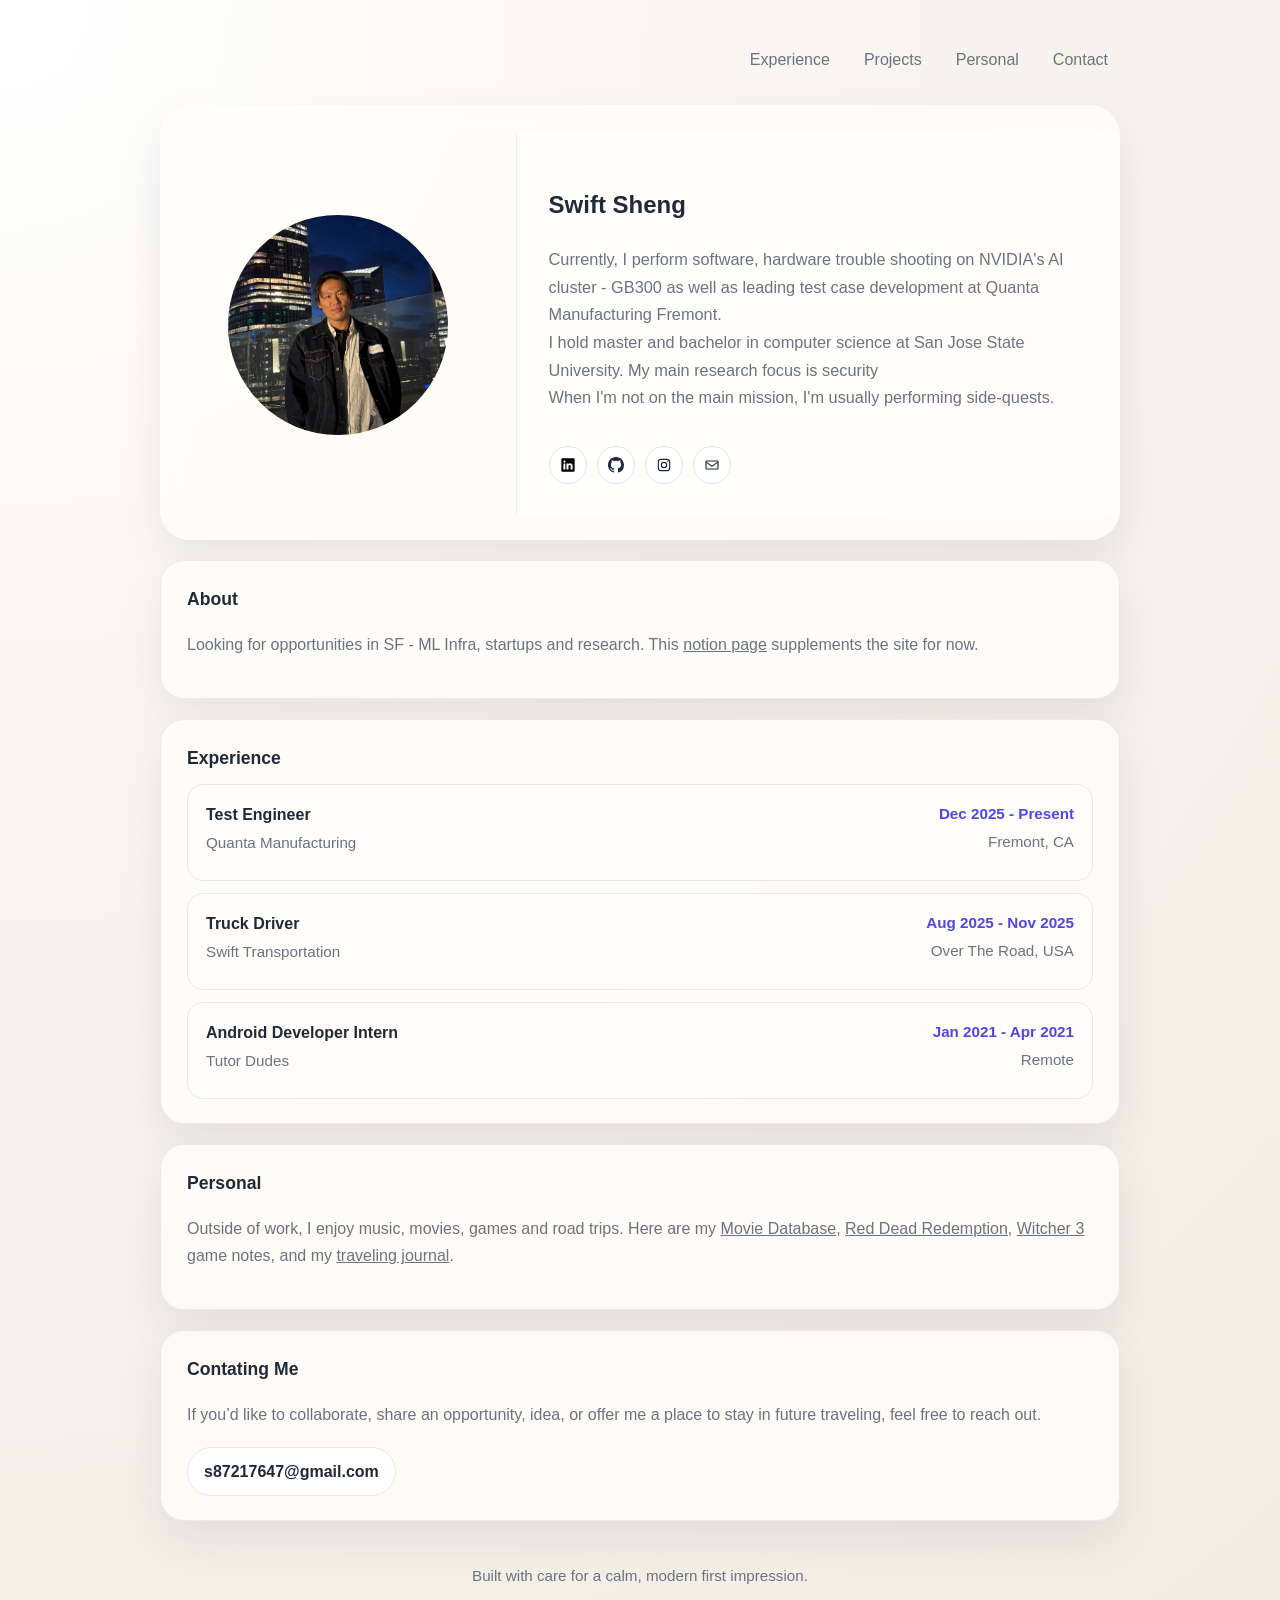
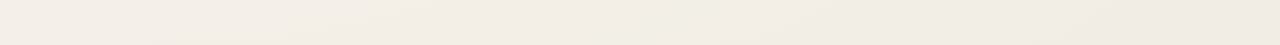
==== base.html @ 01d7c7e0 "Working on project database" ====
<!DOCTYPE html>
<html lang="en">
<head>
  <meta charset="UTF-8" />
  <meta name="viewport" content="width=device-width, initial-scale=1.0" />
  <meta name="description" content="A minimalist personal website for Swift." />
  <title>Swift • Personal Site</title>
  <link rel="stylesheet" href="styles.css" />
</head>
<body>
  <div class="page">
    <nav>
      <div class="brand"></div>
      <div class="nav-links">
        <a href="#experience">Experience</a>
        <a href="#projects">Projects</a>
        <a href="#personal">Personal</a>
        <a href="#contact">Contact</a>
      </div>
    </nav>

    <header class="hero">
      <div class="hero-visual" aria-label="Profile photo area">
        <div class="photo-card">
          <img src="./grphics/profile_pic.jpeg" alt="Profile picture" />
        </div>
      </div>

      <div class="hero-content">
        <!-- <p class="hero-eyebrow">Creative • Thoughtful • Building</p> -->
        <h2>Swift Sheng</h2>
        <p>
          Currently, I perform software, hardware trouble shooting on NVIDIA's AI cluster - GB300 as well as
          leading test case development at Quanta Manufacturing Fremont.
          <br>
          I hold master and bachelor in computer science at San Jose State University. My main research focus is security
          <br>
          When I'm not on the main mission, I'm usually performing side-quests.
        </p>

        <div class="social-links" aria-label="Social links">
          <a href="https://www.linkedin.com/in/swift-sheng-computer-scientist/" target="_blank" rel="noreferrer" aria-label="LinkedIn" title="LinkedIn">
            <svg viewBox="0 0 24 24" aria-hidden="true">
              <path d="M20.47,2H3.53A1.45,1.45,0,0,0,2.06,3.43V20.57A1.45,1.45,0,0,0,3.53,22H20.47a1.45,1.45,0,0,0,1.47-1.43V3.43A1.45,1.45,0,0,0,20.47,2ZM8.09,18.74h-3v-9h3ZM6.59,8.48h0a1.56,1.56,0,1,1,0-3.12,1.57,1.57,0,1,1,0,3.12ZM18.91,18.74h-3V13.91c0-1.21-.43-2-1.52-2A1.65,1.65,0,0,0,12.85,13a2,2,0,0,0-.1.73v5h-3s0-8.18,0-9h3V11A3,3,0,0,1,15.46,9.5c2,0,3.45,1.29,3.45,4.06Z"/>
            </svg>
          </a>
          <a href="https://github.com/s87217647" target="_blank" rel="noreferrer" aria-label="GitHub" title="GitHub">
            <svg viewBox="0 0 16 16" aria-hidden="true">
              <path d="M8 0C3.58 0 0 3.58 0 8c0 3.54 2.29 6.53 5.47 7.59.4.07.55-.17.55-.38 0-.19-.01-.82-.01-1.49-2.01.37-2.53-.49-2.69-.94-.09-.23-.48-.94-.82-1.13-.28-.15-.68-.52-.01-.53.63-.01 1.08.58 1.23.82.72 1.21 1.87.87 2.33.66.07-.52.28-.87.51-1.07-1.78-.2-3.64-.89-3.64-3.95 0-.87.31-1.59.82-2.15-.08-.2-.36-1.02.08-2.12 0 0 .67-.21 2.2.82.64-.18 1.32-.27 2-.27.68 0 1.36.09 2 .27 1.53-1.04 2.2-.82 2.2-.82.44 1.1.16 1.92.08 2.12.51.56.82 1.27.82 2.15 0 3.07-1.87 3.75-3.65 3.95.29.25.54.73.54 1.48 0 1.07-.01 1.93-.01 2.2 0 .21.15.46.55.38A8.013 8.013 0 0016 8c0-4.42-3.58-8-8-8z" fill="currentColor"></path>
            </svg>
          </a>
          <a href="https://www.instagram.com/irony_man00/" target="_blank" rel="noreferrer" aria-label="Instagram" title="Instagram">
            <svg viewBox="0 0 24 24" aria-hidden="true">
              <rect x="3.5" y="3.5" width="17" height="17" rx="4" ry="4" fill="none" stroke="currentColor" stroke-width="1.7"></rect>
              <circle cx="12" cy="12" r="4" fill="none" stroke="currentColor" stroke-width="1.7"></circle>
              <circle cx="17.5" cy="6.5" r="1" fill="currentColor"></circle>
            </svg>
          </a>
          <a href="mailto:s87217647@gmail.com" aria-label="Email" title="Email">
            <svg viewBox="0 0 24 24" aria-hidden="true">
              <path d="M4 6h16a1 1 0 0 1 1 1v10a1 1 0 0 1-1 1H4a1 1 0 0 1-1-1V7a1 1 0 0 1 1-1Z" fill="none" stroke="currentColor" stroke-width="1.7" stroke-linecap="round" stroke-linejoin="round"></path>
              <path d="m4 8 8 6 8-6" fill="none" stroke="currentColor" stroke-width="1.7" stroke-linecap="round" stroke-linejoin="round"></path>
            </svg>
          </a>
        </div>
      </div>
    </header>

    <section id="about" class="panel">
      <h3>About</h3>
      <p>
        Looking for opportunities in SF - ML Infra, startups and research.
        This <a href="https://app.notion.com/p/More-about-Swift-Sheng-a5b1cbc546af445598886eb866c3924d?source=copy_link" style="text-decoration: underline;"> notion page</a> supplements the site for now.
      </p>
    </section>

    <section id="experience" class="panel">
      <h3>Experience</h3>
      <div class="entry-list" aria-label="Experience entries">
        <article class="entry-item">
          <div class="entry-header">
            <div class="entry-left">
              <strong>Test Engineer</strong>
              <div class="entry-company">Quanta Manufacturing</div>
            </div>
            <div class="entry-right">
              <span class="entry-date">Dec 2025 - Present</span>
              <div class="entry-meta">Fremont, CA</div>
            </div>
          </div>
          <p class="entry-description">
           Lead end-to-end system testing, bring-up, and validation for next-generation NVIDIA GB300 (Blackwell Ultra) rack-scale AI systems, ensuring rigorous reliability for high-density computing platforms.
           <br><br>
          Validate multi-layered systems involving complex hardware-software integration, including Arm-based Grace CPUs, high-speed NVLink/InfiniBand networking interconnects, and Baseboard Management Controllers (BMC).
           <br><br>
          Diagnose and debug system-level failures across the hardware/firmware boundary, utilizing telemetry tools and Linux-based diagnostic software to root-cause electrical, signal integrity, and communication anomalies.
          <br><br>
          Monitor and validate complex environmentals, including automated high-capacity direct liquid-cooling (DLC) infrastructures and rack-level power distribution units (PDUs) up to 140kW+.
          <br><br>
          Develop and execute automated test scripts (Python/Linux) to streamline system validation, stress-testing, and data collection, accelerating time-to-market for frontier AI factory infrastructure.
          </p>
        </article>

        <article class="entry-item">
          <div class="entry-header">
            <div class="entry-left">
              <strong>Truck Driver</strong>
              <div class="entry-company">Swift Transportation</div>
            </div>
            <div class="entry-right">
              <span class="entry-date">Aug 2025 - Nov 2025</span>
              <div class="entry-meta">Over The Road, USA</div>
            </div>
          </div>
          <p class="entry-description">
            Kept america rolling
          </p>
        </article>


        <article class="entry-item">
          <div class="entry-header">
            <div class="entry-left">
              <strong>Android Developer Intern</strong>
              <div class="entry-company">Tutor Dudes</div>
            </div>
            <div class="entry-right">
              <span class="entry-date">Jan 2021 - Apr 2021</span>
              <div class="entry-meta">Remote</div>
            </div>
          </div>
          <p class="entry-description">
            Implemented highly concurrent edge storage and background data processing pipelines using Kotlin and Java to handle persistent asynchronous state modifications. <br> <br>
            Optimized memory management models, local query trees, and execution latency to minimize runtime resource overhead on edge hardware environments. <br> <br>
            Wrote automated regressions and validation frameworks to verify deterministic state tracking and structural integrity across complex algorithmic components. <br> <br>


          </p>
        </article>


      </div>
    </section>

    
    <!-- DATABASE_CONTENT -->


    <section id="personal" class="panel">
      <h3>Personal</h3>
       <p>
        Outside of work, I enjoy music, movies, games and road trips.
        Here are my 
        <a href="https://app.notion.com/p/97a6cd5cebba43cebc2133c66f4a2c7f?v=20ac267397854cccb57a5906d1499969&source=copy_link" style="text-decoration: underline;">Movie Database</a>, 
        <a href="https://app.notion.com/p/Red-Dead-Redemption-RDR-4a4da850b3c3462f9d6b72cd81853909?source=copy_link" style="text-decoration: underline;">Red Dead Redemption</a>, 
        <a href="https://app.notion.com/p/Witcher-III-4539ec835d20422b81958b37a1935b86?source=copy_link" style="text-decoration: underline;">Witcher 3</a>
        game notes, and my 
        <a href="https://app.notion.com/p/Car-Traveling-Nomad-Menifeasto-3cc496255e0d80bbae47dac1161e763b?source=copy_link" style="text-decoration: underline;">traveling journal</a>.
       </p>
    </section>

    <section id="contact" class="panel">
      <h3>Contating Me</h3>
      <p>If you’d like to collaborate, share an opportunity, idea, or offer me a place to stay in future traveling, feel free to reach out.</p>
      <div class="actions">
        <a class="btn btn-secondary" href="mailto:s87217647@gmail.com">s87217647@gmail.com</a>
      </div>
    </section>

    <footer>
      Built with care for a calm, modern first impression.
    </footer>
  </div>
</body>
</html>
---- styles.css ----
:root {
  --bg: #f7f4ee;
  --bg-soft: #fffdf9;
  --text: #1f2937;
  --muted: #6b7280;
  --line: #e5e7eb;
  --accent: #4f46e5;
  --accent-soft: #eef2ff;
  --shadow: 0 20px 45px rgba(15, 23, 42, 0.08);
}

* { box-sizing: border-box; }
html { scroll-behavior: smooth; }
body {
  margin: 0;
  font-family: Inter, "Segoe UI", Roboto, Helvetica, Arial, sans-serif;
  color: var(--text);
  background: radial-gradient(circle at top left, #ffffff 0%, var(--bg) 45%, #f1ede4 100%);
  line-height: 1.7;
}

a { color: inherit; text-decoration: none; }

.page {
  max-width: 1000px;
  margin: 0 auto;
  padding: 24px 20px 48px;
}

nav {
  display: flex;
  justify-content: space-between;
  align-items: center;
  padding: 14px 0 24px;
  gap: 12px;
  flex-wrap: wrap;
}

.brand {
  font-size: 0.95rem;
  font-weight: 700;
  letter-spacing: 0.16em;
  text-transform: uppercase;
  color: var(--muted);
}

.nav-links {
  display: flex;
  gap: 10px;
  flex-wrap: wrap;
}

.nav-links a {
  padding: 8px 12px;
  border-radius: 999px;
  color: var(--muted);
  transition: background 180ms ease, color 180ms ease;
}

.nav-links a:hover {
  background: var(--accent-soft);
  color: var(--accent);
}

.hero {
  display: grid;
  grid-template-columns: minmax(220px, 1fr) minmax(0, 1.7fr);
  gap: 0;
  align-items: center;
  padding: 28px 0 24px;
  overflow: hidden;
  border: px solid rgba(229, 231, 235, 0.8);
  border-radius: 30px;
  box-shadow: var(--shadow);
  background: rgba(255, 253, 249, 0.86);
  backdrop-filter: blur(12px);
}

.hero-visual {
  min-height: 100%;
  background-color: transparent;
  /* background: #a684d6; */
  padding: 24px;
  display: flex;
  align-items: center;
  justify-content: center;
}

.photo-card {
  width: min(100%, 220px);
  aspect-ratio: 1 / 1;
  border-radius: 50%;
  overflow: hidden;
  background: #f3f4f6;
}

.photo-card img {
  width: 115%;
  height: 115%;
  object-fit: cover;
  object-position: center;
  display: block;
  transform: translate(-9%, -20%)  scale(1.5);

}

.hero-content {
  padding: 32px;
  display: flex;
  flex-direction: column;
  justify-content: center;
  border-left: 1px solid rgba(229, 231, 235, 0.7);
  background: rgba(255, 255, 255, 0.45);
}

.hero-content h1 {
  font-size: clamp(2rem, 4vw, 3rem);
  line-height: 1.1;
  margin: 0 0 14px;
}

.hero-content p {
  margin: 0 0 18px;
  color: var(--muted);
  font-size: 1.02rem;
}

.social-links {
  display: flex;
  gap: 10px;
  margin-top: 16px;
  align-self: flex-start;
}

.social-links a {
  width: 38px;
  height: 38px;
  display: inline-flex;
  align-items: center;
  justify-content: center;
  border-radius: 50%;
  background: white;
  border: 1px solid var(--line);
  color: var(--text);
  font-size: 0.9rem;
  font-weight: 700;
  text-decoration: none;
  transition: transform 180ms ease, border-color 180ms ease, color 180ms ease;
}

.social-links svg {
  width: 16px;
  height: 16px;
  display: block;
}

.social-links a:hover {
  transform: translateY(-1px);
  border-color: var(--accent);
  color: var(--accent);
}

.hero-eyebrow {
  margin: 0 0 8px;
  color: var(--accent);
  font-weight: 700;
  letter-spacing: 0.12em;
  text-transform: uppercase;
  font-size: 0.8rem;
}

.hero-claim {
  font-size: 1.1rem;
  color: var(--text);
}

.hero-cta-row {
  margin-top: 14px;
}

.actions {
  display: flex;
  gap: 12px;
  flex-wrap: wrap;
  margin-top: 18px;
}

.btn {
  display: inline-flex;
  align-items: center;
  justify-content: center;
  padding: 10px 16px;
  border-radius: 999px;
  font-weight: 600;
  border: 1px solid transparent;
  transition: transform 180ms ease, box-shadow 180ms ease;
}

.btn:hover {
  transform: translateY(-1px);
}

.btn-primary {
  background: var(--accent);
  color: white;
  box-shadow: 0 10px 25px rgba(79, 70, 229, 0.18);
}

.btn-secondary {
  background: white;
  color: var(--text);
  border-color: var(--line);
}

section {
  margin-top: 20px;
}

.professional-section {
  display: flex;
  flex-direction: column;
  gap: 16px;
}

.entry-stack {
  display: grid;
  gap: 14px;
}

.entry-card {
  padding: 16px 18px;
  border-radius: 16px;
  background: var(--bg-soft);
  border: 1px solid var(--line);
}

.entry-card h4 {
  margin: 0 0 10px;
  font-size: 1rem;
  color: var(--text);
}

.entry-list {
  display: flex;
  flex-direction: column;
  gap: 12px;
}

.entry-item {
  padding: 16px 18px;
  border-radius: 16px;
  background: var(--bg-soft);
  border: 1px solid var(--line);
  cursor: pointer;
  transition: border-color 180ms ease, transform 180ms ease, box-shadow 180ms ease;
}

.entry-item:hover,
.entry-item:focus-within {
  border-color: rgba(79, 70, 229, 0.35);
  transform: translateY(-1px);
  box-shadow: 0 10px 20px rgba(15, 23, 42, 0.04);
}

.entry-header {
  display: flex;
  justify-content: space-between;
  align-items: flex-start;
  gap: 12px;
  margin-bottom: 8px;
}

.entry-header strong {
  display: block;
  color: var(--text);
  font-size: 1rem;
}

.entry-left {
  display: flex;
  flex-direction: column;
  gap: 2px;
}

.entry-company {
  color: var(--muted);
  font-size: 0.95rem;
}

.entry-right {
  display: flex;
  flex-direction: column;
  align-items: flex-end;
  text-align: right;
}

.entry-meta {
  color: var(--muted);
  font-size: 0.95rem;
  margin-top: 2px;
}

.entry-date {
  color: var(--accent);
  font-size: 0.95rem;
  font-weight: 600;
  white-space: nowrap;
}

.entry-description {
  margin: 0;
  max-height: 0;
  overflow: hidden;
  opacity: 0;
  color: var(--muted);
  line-height: 1.7;
  transition: max-height 260ms ease, opacity 220ms ease, margin-top 220ms ease;
}

.entry-item:hover .entry-description,
.entry-item:focus-within .entry-description {
  max-height: 220px;
  opacity: 1;
  margin-top: 10px;
}

.panel {
  padding: 24px 26px;
  background: rgba(255, 253, 249, 0.86);
  border: 1px solid rgba(229, 231, 235, 0.8);
  box-shadow: var(--shadow);
  border-radius: 24px;
  backdrop-filter: blur(12px);
}

.panel h3 {
  margin: 0 0 10px;
  font-size: 1.1rem;
}

.panel p,
.panel li {
  color: var(--muted);
}

.grid {
  display: grid;
  grid-template-columns: repeat(2, minmax(0, 1fr));
  gap: 14px;
  margin-top: 12px;
}

.mini-card {
  padding: 14px 14px 12px;
  border-radius: 16px;
  background: var(--bg-soft);
  border: 1px solid var(--line);
}

.mini-card strong {
  display: block;
  color: var(--text);
  margin-bottom: 4px;
}

.project-list {
  display: grid;
  gap: 12px;
  margin-top: 10px;
}

.project-item {
  display: block;
  padding: 14px 16px;
  border: 1px solid var(--line);
  border-radius: 14px;
  background: var(--bg-soft);
  color: inherit;
  text-decoration: none;
  transition: border-color 180ms ease, transform 180ms ease, box-shadow 180ms ease;
}

.project-item:hover {
  border-color: var(--accent);
  transform: translateY(-1px);
  box-shadow: 0 8px 20px rgba(15, 23, 42, 0.05);
}

.project-title {
  font-weight: 700;
  color: var(--text);
  margin-bottom: 4px;
}

.project-intro {
  color: var(--muted);
  font-size: 0.95rem;
  line-height: 1.5;
}

footer {
  margin-top: 24px;
  padding: 18px 0 8px;
  color: var(--muted);
  font-size: 0.95rem;
  text-align: center;
}

@media (max-width: 760px) {
  .hero { grid-template-columns: 1fr; }
  .hero-content { border-left: 0; border-top: 1px solid rgba(229, 231, 235, 0.7); }
  .grid { grid-template-columns: 1fr; }
  .page { padding: 16px 14px 32px; }
  .hero-visual, .hero-content, .panel { padding: 20px; }
}
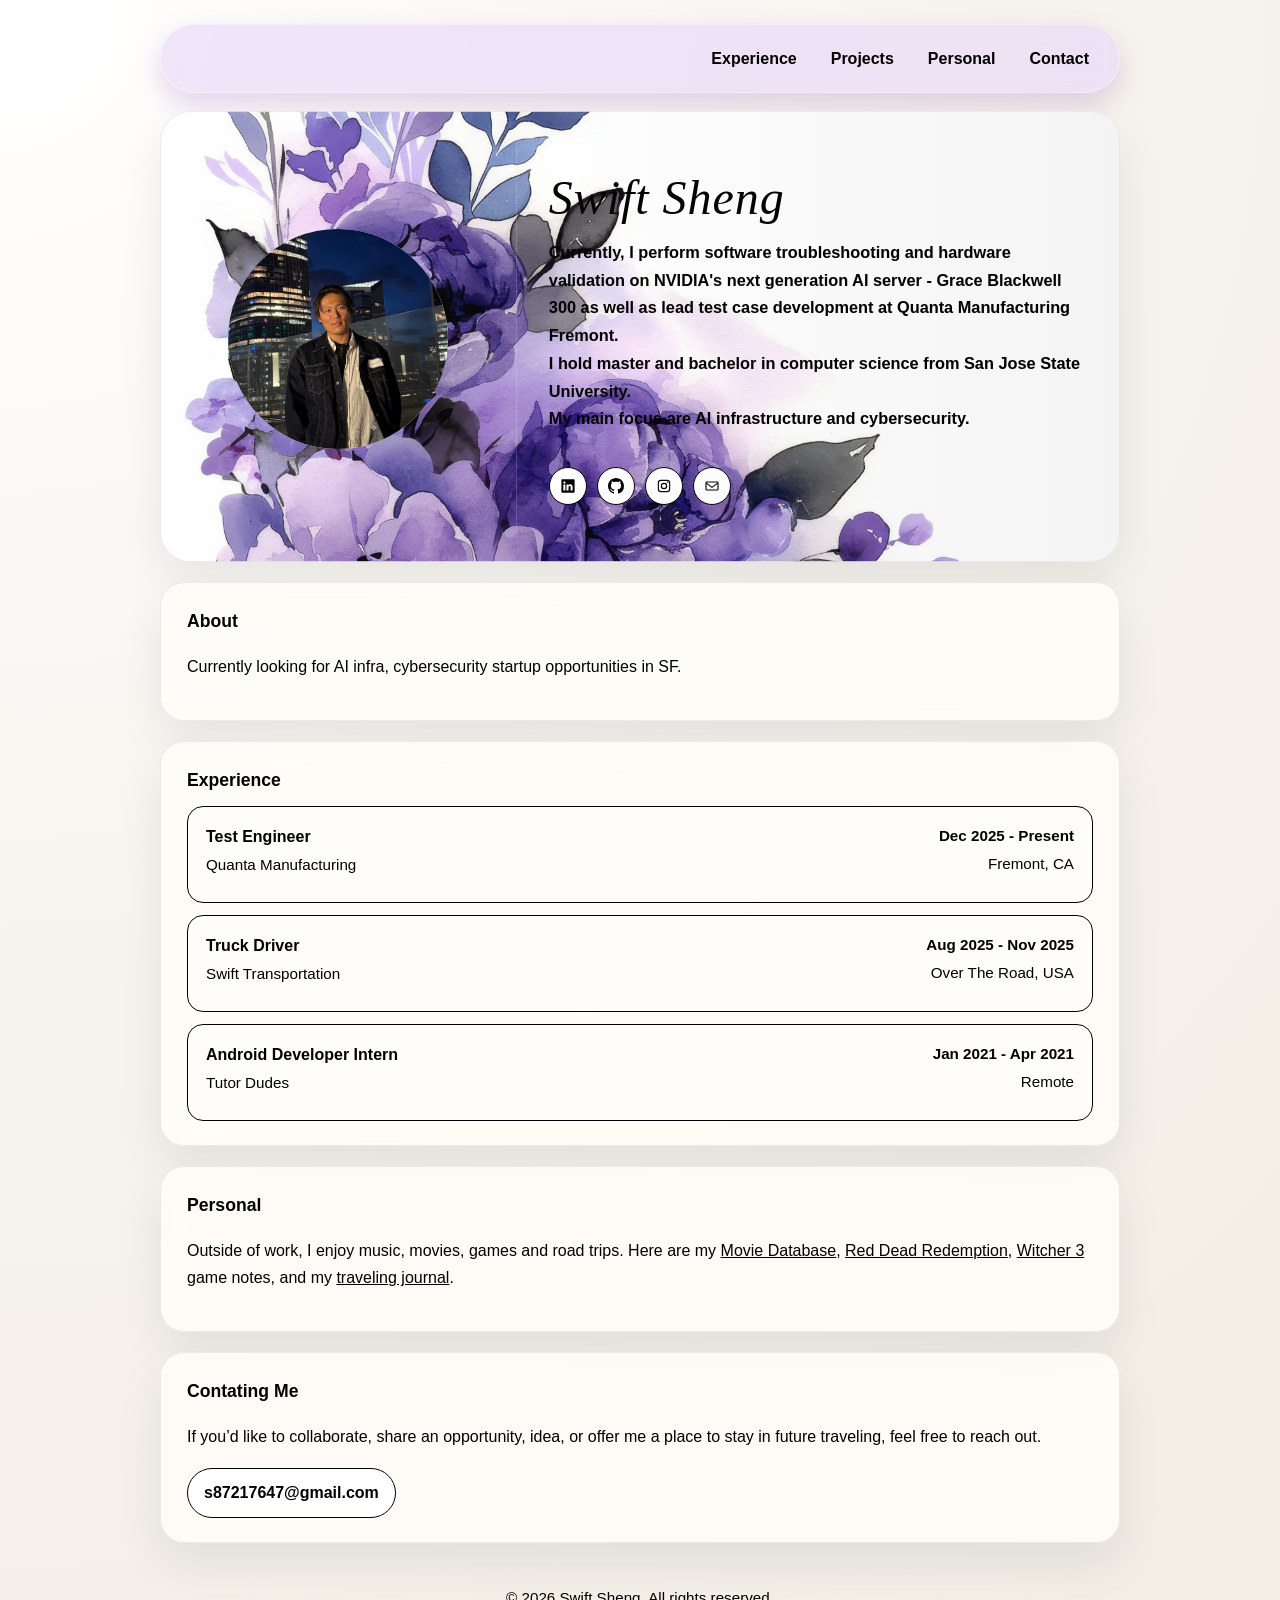
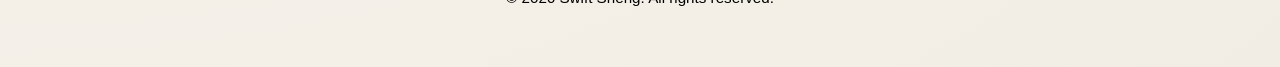
==== commit 3804189a: "Fixed exprience drop down menu" ====
--- a/base.html
+++ b/base.html
@@ -22,7 +22,7 @@
     <header class="hero">
       <div class="hero-visual" aria-label="Profile photo area">
         <div class="photo-card">
-          <img src="./grphics/profile_pic.jpeg" alt="Profile picture" />
+          <img src="./graphics/profile_pic.jpeg" alt="Profile picture" />
         </div>
       </div>
 
@@ -30,12 +30,12 @@
         <!-- <p class="hero-eyebrow">Creative • Thoughtful • Building</p> -->
         <h2>Swift Sheng</h2>
         <p>
-          Currently, I perform software, hardware trouble shooting on NVIDIA's AI cluster - GB300 as well as
-          leading test case development at Quanta Manufacturing Fremont.
+          Currently, I perform software troubleshooting and hardware validation on NVIDIA's next generation AI server - Grace Blackwell 300 
+          as well as lead test case development at Quanta Manufacturing Fremont.
           <br>
-          I hold master and bachelor in computer science at San Jose State University. My main research focus is security
+          I hold master and bachelor in computer science from San Jose State University.
           <br>
-          When I'm not on the main mission, I'm usually performing side-quests.
+          My main focus are AI infrastructure and cybersecurity.
         </p>
 
         <div class="social-links" aria-label="Social links">
@@ -69,8 +69,7 @@
     <section id="about" class="panel">
       <h3>About</h3>
       <p>
-        Looking for opportunities in SF - ML Infra, startups and research.
-        This <a href="https://app.notion.com/p/More-about-Swift-Sheng-a5b1cbc546af445598886eb866c3924d?source=copy_link" style="text-decoration: underline;"> notion page</a> supplements the site for now.
+        Currently looking for AI infra, cybersecurity startup opportunities in SF.
       </p>
     </section>
 
@@ -114,6 +113,9 @@
           </div>
           <p class="entry-description">
             Kept america rolling
+            <br>
+            <img src="./graphics/trucking.jpeg" alt="Oregon" style="width: 500px; height: 300px; object-fit: cover;">
+
           </p>
         </article>
 
@@ -130,9 +132,12 @@
             </div>
           </div>
           <p class="entry-description">
-            Implemented highly concurrent edge storage and background data processing pipelines using Kotlin and Java to handle persistent asynchronous state modifications. <br> <br>
-            Optimized memory management models, local query trees, and execution latency to minimize runtime resource overhead on edge hardware environments. <br> <br>
-            Wrote automated regressions and validation frameworks to verify deterministic state tracking and structural integrity across complex algorithmic components. <br> <br>
+            Implemented highly concurrent edge storage and background data processing pipelines using Kotlin and Java to handle persistent asynchronous state modifications.
+            <br> <br>
+            Optimized memory management models, local query trees, and execution latency to minimize runtime resource overhead on edge hardware environments.
+            <br> <br>
+            Wrote automated regressions and validation frameworks to verify deterministic state tracking and structural integrity across complex algorithmic components.
+            <br><br>
 
 
           </p>
@@ -168,7 +173,7 @@
     </section>
 
     <footer>
-      Built with care for a calm, modern first impression.
+      © 2026 Swift Sheng. All rights reserved.
     </footer>
   </div>
 </body>
--- a/styles.css
+++ b/styles.css
@@ -1,11 +1,11 @@
 :root {
   --bg: #f7f4ee;
   --bg-soft: #fffdf9;
-  --text: #1f2937;
-  --muted: #6b7280;
-  --line: #e5e7eb;
-  --accent: #4f46e5;
-  --accent-soft: #eef2ff;
+  --text: #000000;
+  --muted: #000000;
+  --line: #000000;
+  --accent: #000000;
+  --accent-soft: #f2f2f2;
   --shadow: 0 20px 45px rgba(15, 23, 42, 0.08);
 }
 
@@ -31,17 +31,24 @@
   display: flex;
   justify-content: space-between;
   align-items: center;
-  padding: 14px 0 24px;
+  padding: 12px 18px;
   gap: 12px;
   flex-wrap: wrap;
+  background: rgba(234, 219, 248, 0.7);
+  border: 1px solid rgba(255, 255, 255, 0.35);
+  border-radius: 999px;
+  margin-bottom: 18px;
+  box-shadow: 0 12px 28px rgba(107, 33, 168, 0.18);
+  backdrop-filter: blur(10px);
+  -webkit-backdrop-filter: blur(10px);
 }
 
 .brand {
   font-size: 0.95rem;
-  font-weight: 700;
+  font-weight: 800;
   letter-spacing: 0.16em;
   text-transform: uppercase;
-  color: var(--muted);
+  color: #000000;
 }
 
 .nav-links {
@@ -53,13 +60,14 @@
 .nav-links a {
   padding: 8px 12px;
   border-radius: 999px;
-  color: var(--muted);
+  color: #000000;
+  font-weight: 700;
   transition: background 180ms ease, color 180ms ease;
 }
 
 .nav-links a:hover {
-  background: var(--accent-soft);
-  color: var(--accent);
+  background: rgba(0, 0, 0, 0.05);
+  color: #000000;
 }
 
 .hero {
@@ -69,21 +77,31 @@
   align-items: center;
   padding: 28px 0 24px;
   overflow: hidden;
-  border: px solid rgba(229, 231, 235, 0.8);
+  border: 1px solid rgba(229, 231, 235, 0.8);
   border-radius: 30px;
   box-shadow: var(--shadow);
-  background: rgba(255, 253, 249, 0.86);
+  background: url("graphics/flower1.webp") center/cover no-repeat;
   backdrop-filter: blur(12px);
+  position: relative;
+}
+
+.hero::before {
+  content: "";
+  position: absolute;
+  inset: 0;
+  background: linear-gradient(90deg, rgba(255, 255, 255, 0.06), rgba(255, 255, 255, 0.02) 40%, rgba(0, 0, 0, 0.04));
+  pointer-events: none;
 }
 
 .hero-visual {
   min-height: 100%;
-  background-color: transparent;
-  /* background: #a684d6; */
+  background: transparent;
   padding: 24px;
   display: flex;
   align-items: center;
   justify-content: center;
+  position: relative;
+  z-index: 1;
 }
 
 .photo-card {
@@ -109,20 +127,27 @@
   display: flex;
   flex-direction: column;
   justify-content: center;
-  border-left: 1px solid rgba(229, 231, 235, 0.7);
-  background: rgba(255, 255, 255, 0.45);
-}
-
-.hero-content h1 {
+  border-left: 1px solid rgba(229, 231, 235, 0.18);
+  background: transparent;
+}
+
+.hero-content h2 {
   font-size: clamp(2rem, 4vw, 3rem);
   line-height: 1.1;
   margin: 0 0 14px;
+  color: #000;
+  font-weight: 500;
+  letter-spacing: 0.02em;
+  font-family: "Cormorant Garamond", Georgia, serif;
+  font-style: italic;
 }
 
 .hero-content p {
   margin: 0 0 18px;
-  color: var(--muted);
+  color: #000;
   font-size: 1.02rem;
+  font-weight: 650;
+  text-shadow: 0 0 1px rgba(0, 0, 0, 0.08);
 }
 
 .social-links {
@@ -319,7 +344,7 @@
 
 .entry-item:hover .entry-description,
 .entry-item:focus-within .entry-description {
-  max-height: 220px;
+  max-height: 1000px;
   opacity: 1;
   margin-top: 10px;
 }
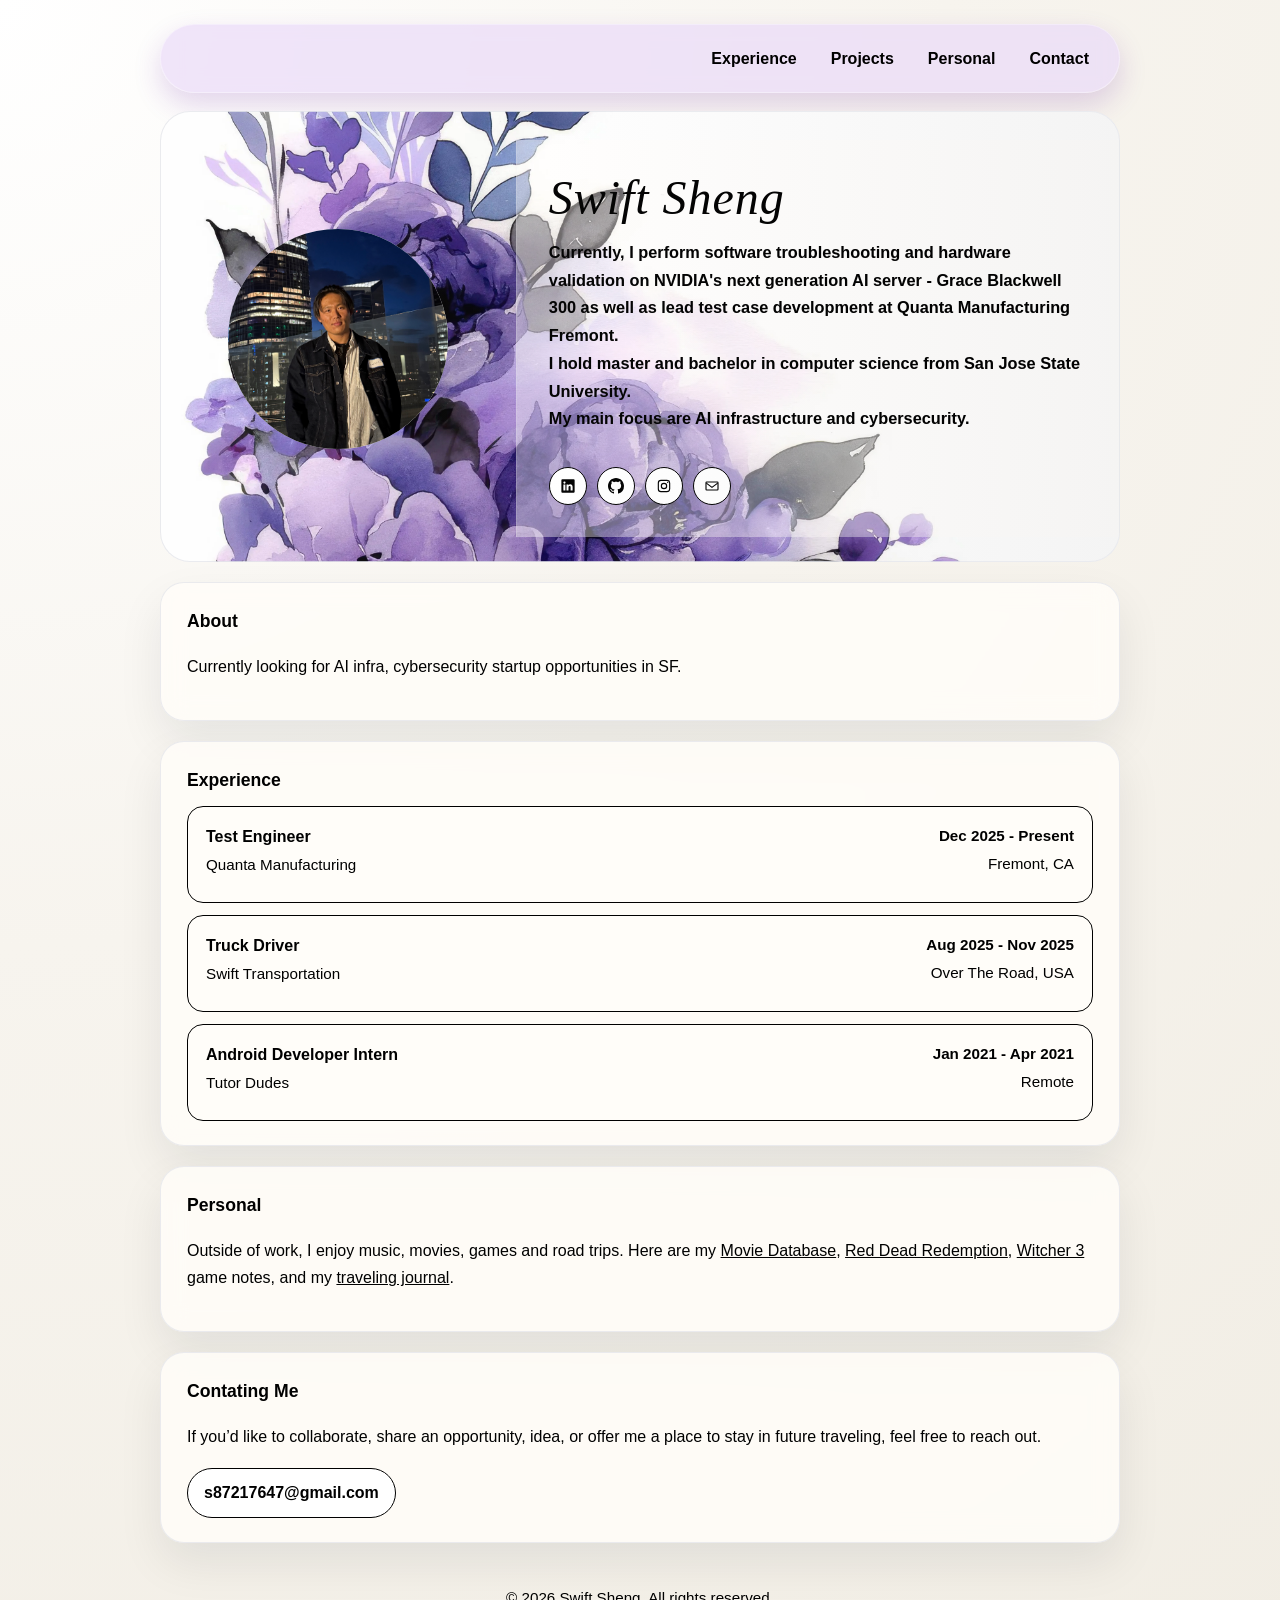
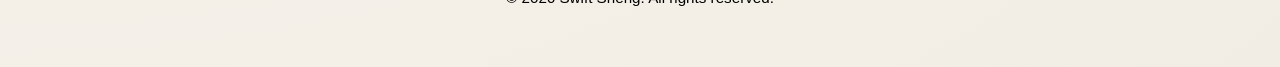
==== commit 1a049534: "More readable profile, mobile device support" ====
--- a/base.html
+++ b/base.html
@@ -114,7 +114,7 @@
           <p class="entry-description">
             Kept america rolling
             <br>
-            <img src="./graphics/trucking.jpeg" alt="Oregon" style="width: 500px; height: 300px; object-fit: cover;">
+            <img src="./graphics/trucking.jpeg" alt="Oregon" style="width: 500px; height: auto; object-fit: cover;">
 
           </p>
         </article>
--- a/styles.css
+++ b/styles.css
@@ -79,7 +79,6 @@
   overflow: hidden;
   border: 1px solid rgba(229, 231, 235, 0.8);
   border-radius: 30px;
-  box-shadow: var(--shadow);
   background: url("graphics/flower1.webp") center/cover no-repeat;
   backdrop-filter: blur(12px);
   position: relative;
@@ -128,7 +127,11 @@
   flex-direction: column;
   justify-content: center;
   border-left: 1px solid rgba(229, 231, 235, 0.18);
-  background: transparent;
+  /* background: transparent; */
+  background: rgba(255, 253, 249, 0.4);
+  /* backdrop-filter: blur(16px); */
+  /* -webkit-backdrop-filter: blur(16px);*/
+  /* border-radius: 0 30px 30px 0; */
 }
 
 .hero-content h2 {
@@ -431,10 +434,59 @@
   text-align: center;
 }
 
+@media (max-width: 600px) {
+  .entry-header {
+    flex-direction: column;
+    align-items: flex-start;
+    gap: 4px;
+  }
+  
+  .entry-right {
+    align-items: flex-start;
+    text-align: left;
+  }
+}
+
 @media (max-width: 760px) {
   .hero { grid-template-columns: 1fr; }
   .hero-content { border-left: 0; border-top: 1px solid rgba(229, 231, 235, 0.7); }
   .grid { grid-template-columns: 1fr; }
   .page { padding: 16px 14px 32px; }
   .hero-visual, .hero-content, .panel { padding: 20px; }
-}
+    
+  .entry-description img {
+    max-width: 100%;
+    height: auto;
+  }
+
+  .entry-item {
+    word-break: break-word;
+    overflow: hidden;
+  }
+
+  .nav-container {
+    display: flex;
+    flex-direction: column;
+    align-items: center;    /* Centers items horizontally */
+    justify-content: center;
+    width: 100%;
+    padding: 0.75rem 0.5rem;
+  }
+
+  .nav-links {
+    display: flex;
+    flex-wrap: nowrap;      /* Prevents links from breaking into 2 rows */
+    justify-content: center; /* Keeps all links centered */
+    align-items: center;
+    width: 100%;
+    gap: 0.5rem;            /* Tightens gap to fit on small screens */
+    overflow-x: auto;       /* Safe fallback: horizontal scroll if screen is too narrow */
+    -webkit-overflow-scrolling: touch;
+  }
+
+  .nav-links a {
+    font-size: 0.8rem;      /* Slightly smaller text size so items fit comfortably */
+    white-space: nowrap;    /* Prevents individual link text from wrapping */
+    padding: 0.25rem 0.2rem;
+  }
+}
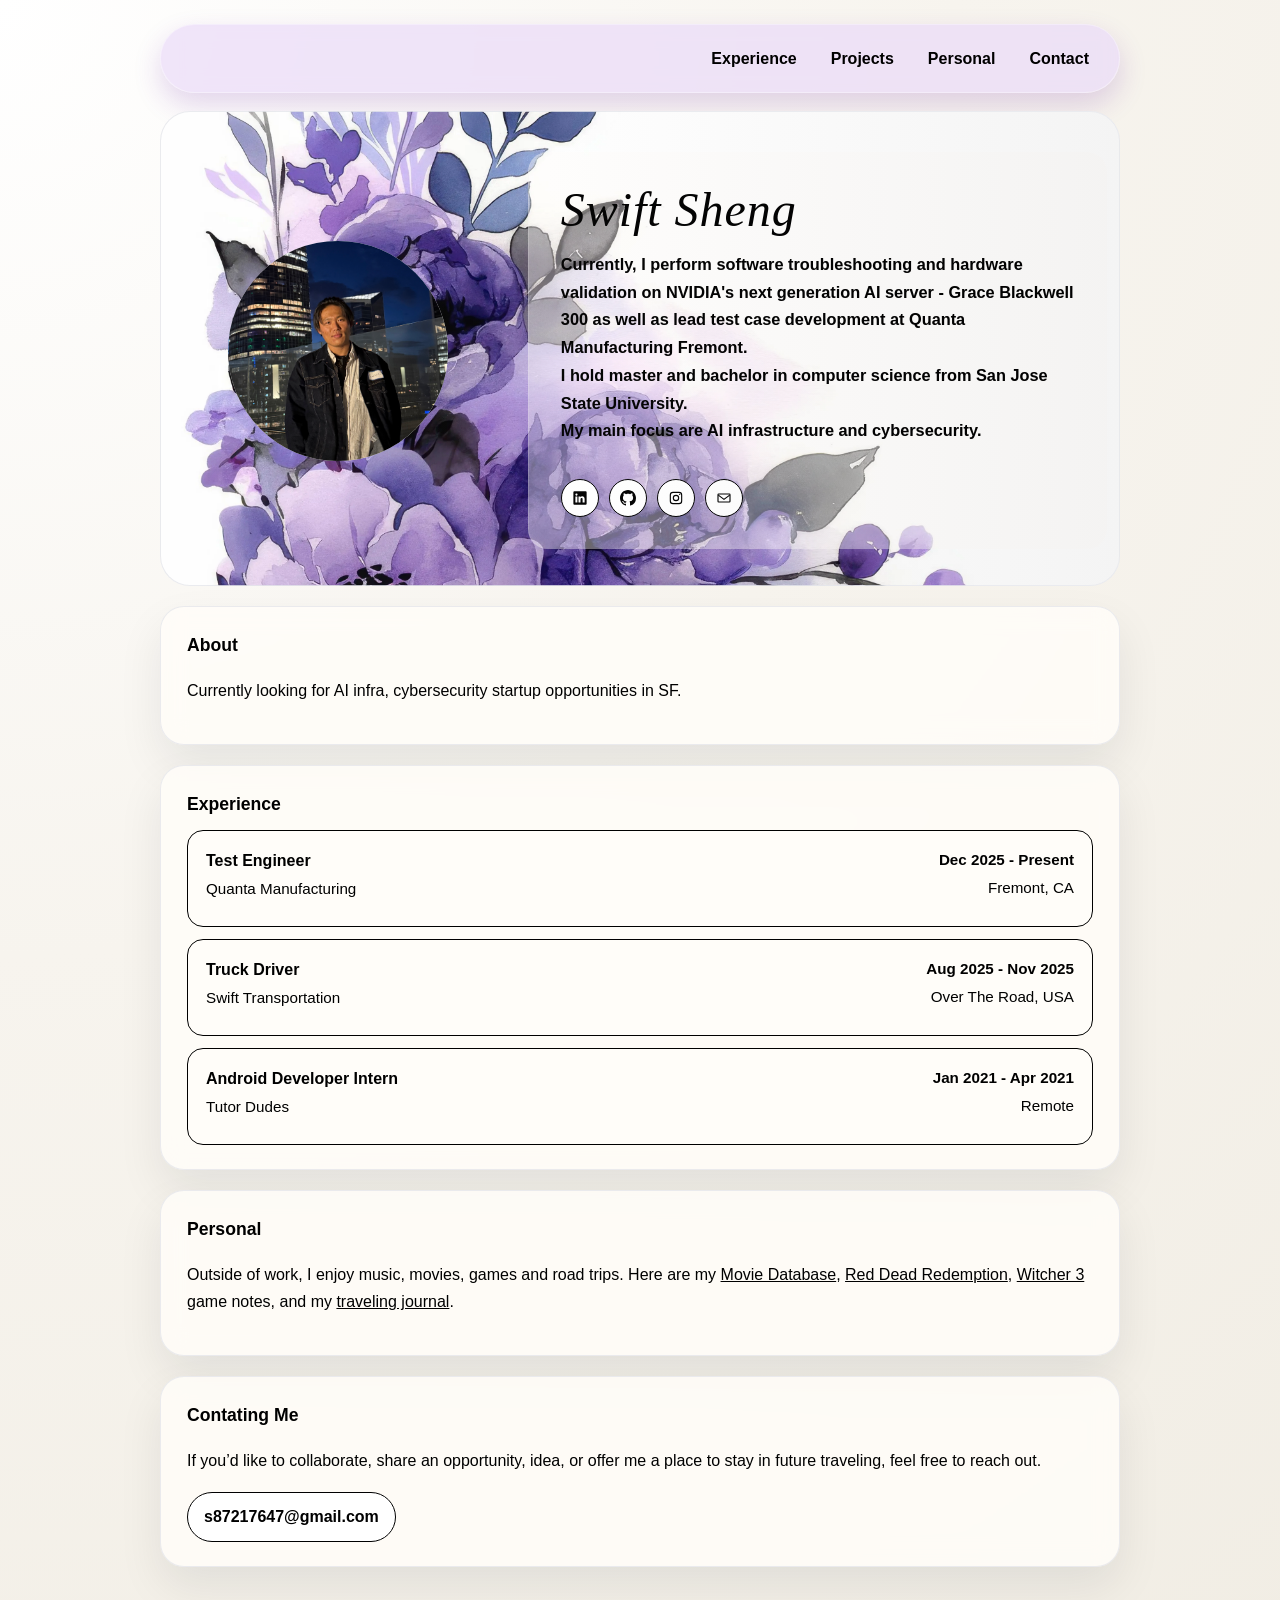
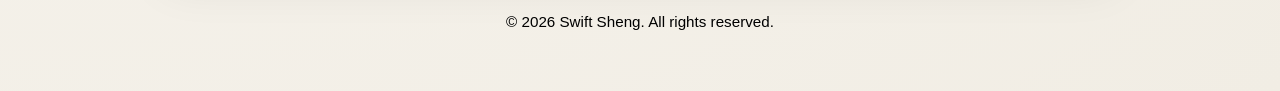
==== commit b4267316: "minor tweaks" ====
--- a/base.html
+++ b/base.html
@@ -114,7 +114,7 @@
           <p class="entry-description">
             Kept america rolling
             <br>
-            <img src="./graphics/trucking.jpeg" alt="Oregon" style="width: 500px; height: auto; object-fit: cover;">
+            <img src="./graphics/trucking.jpeg" alt="Oregon" style="display: block; margin: 12px auto 0; max-width: 100%; width: 500px; height: auto; object-fit: cover; border-radius: 16px;">
 
           </p>
         </article>
--- a/styles.css
+++ b/styles.css
@@ -132,6 +132,8 @@
   /* backdrop-filter: blur(16px); */
   /* -webkit-backdrop-filter: blur(16px);*/
   /* border-radius: 0 30px 30px 0; */
+  border-radius: 20px;
+  margin: 12px;
 }
 
 .hero-content h2 {
